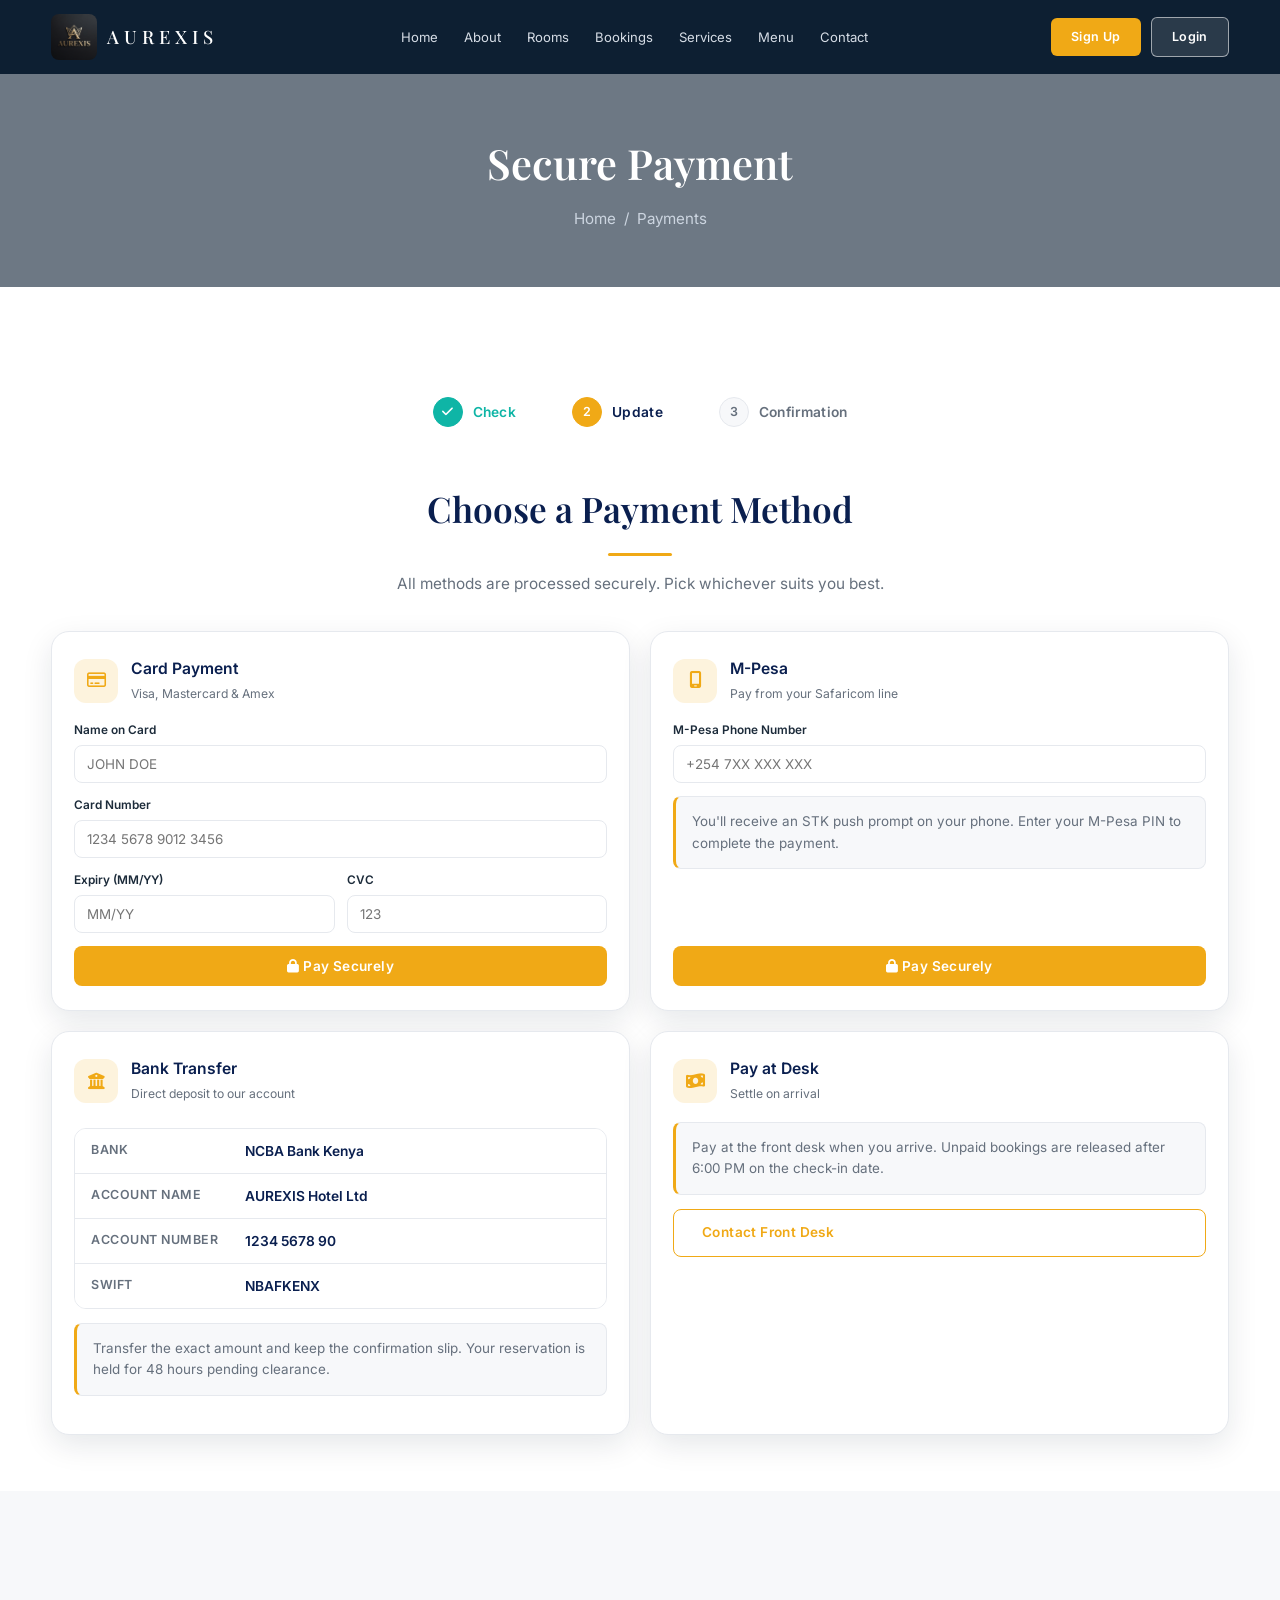
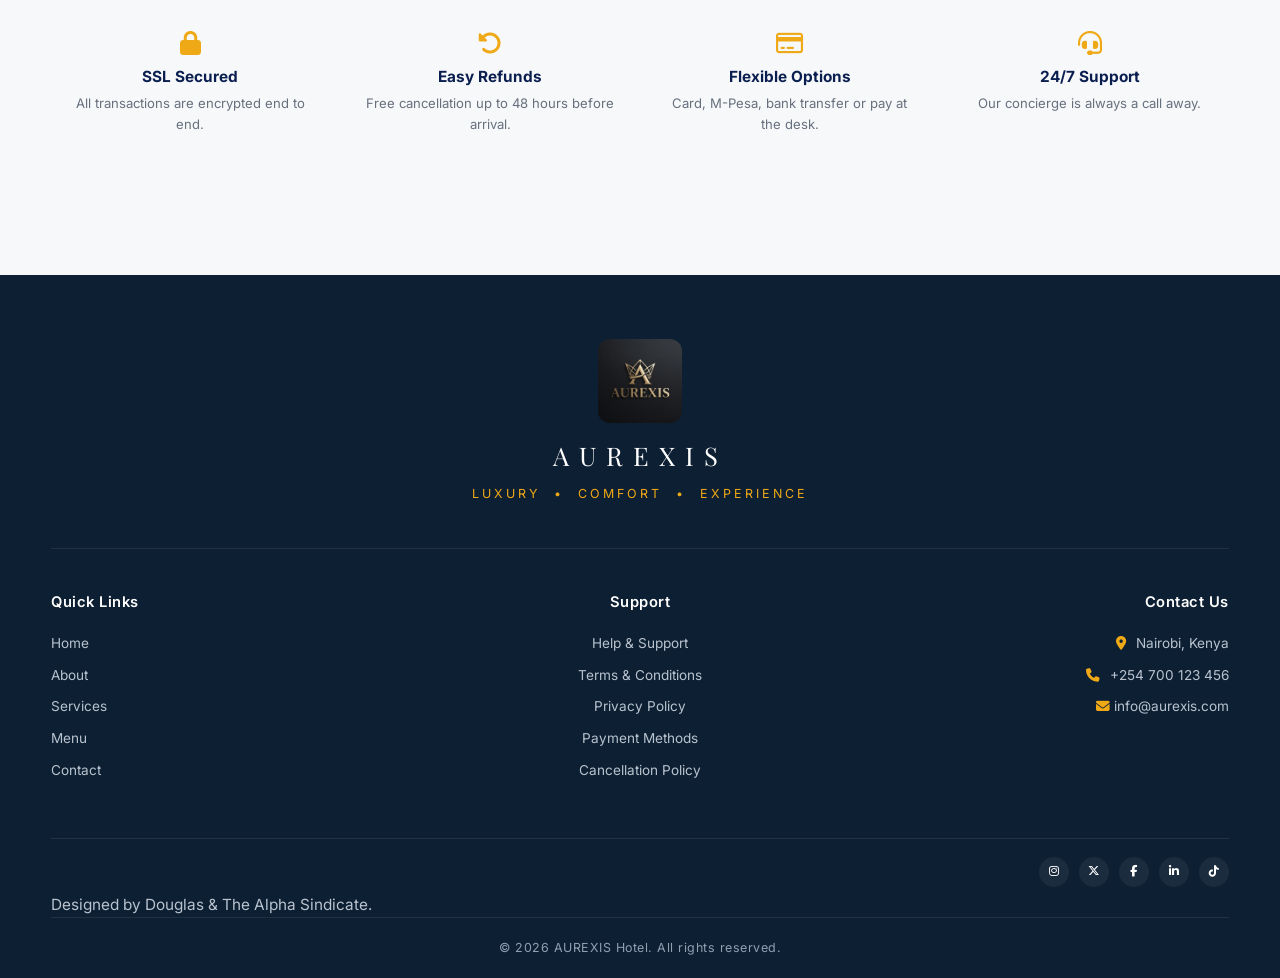
==== payments.html @ 7efa5308 "first commit" ====
<!doctype html>
<html lang="en">
  <head>
    <meta charset="UTF-8" />
    <meta name="viewport" content="width=device-width, initial-scale=1.0" />
    <title>Payments &mdash; Aurexis Hotel</title>
    <link rel="stylesheet" href="css/style.css" />
    <link
      rel="stylesheet"
      href="https://cdnjs.cloudflare.com/ajax/libs/font-awesome/6.5.2/css/all.min.css"
    />
  </head>
  <body>
    <!-- HEADER -->
    <header>
      <div class="container nav-wrap">
        <a href="index.html" class="logo">
          <img src="img/Logo%20img.jpg" alt="Aurexis logo" class="logo-img" />
          <h1>AUREXIS</h1>
        </a>
        <nav id="mainNav">
          <ul>
            <li><a href="index.html">Home</a></li>
            <li><a href="about.html">About</a></li>
            <li><a href="rooms.html">Rooms</a></li>
            <li><a href="bookings.html">Bookings</a></li>
            <li><a href="services.html">Services</a></li>
            <li><a href="menu.html">Menu</a></li>
            <li><a href="contact.html">Contact</a></li>
          </ul>
        </nav>
        <div class="nav-actions">
          <a href="signup.html" class="btn">Sign Up</a>
          <a href="login.html" class="btn btn-outline-light">Login</a>
        </div>
      </div>
    </header>

    <!-- PAGE BANNER -->
    <div class="page-banner center pay-banner">
      <div class="hero-media"></div>
      <div class="container page-banner-inner">
        <h2>Secure Payment</h2>
        <p class="sub">Home &nbsp;/&nbsp; Payments</p>
      </div>
    </div>

    <!-- STEPS -->
    <section class="pay-steps-band">
      <div class="container">
        <ol class="pay-steps">
          <li class="done">
            <span><i class="fa-solid fa-check"></i></span> Check
          </li>
          <li class="active"><span>2</span> Update</li>
          <li><span>3</span> Confirmation</li>
        </ol>
      </div>
    </section>

    <!-- PAYMENT METHODS GRID -->
    <section class="pay-section">
      <div class="container">
        <div class="sec-head">
          <h2>Choose a Payment Method</h2>
          <div class="line"></div>
          <p>
            All methods are processed securely. Pick whichever suits you best.
          </p>
        </div>

        <div class="pay-grid">
          <!-- Card -->
          <div class="pay-card">
            <div class="pay-card-head">
              <span class="pay-card-ic"
                ><i class="fa-regular fa-credit-card"></i
              ></span>
              <div>
                <h4>Card Payment</h4>
                <small>Visa, Mastercard & Amex</small>
              </div>
            </div>
            <form>
              <div class="field">
                <label for="cardName">Name on Card</label>
                <input
                  type="text"
                  id="cardName"
                  placeholder="JOHN DOE"
                  required
                />
              </div>
              <div class="field">
                <label for="cardNumber">Card Number</label>
                <input
                  type="text"
                  id="cardNumber"
                  inputmode="numeric"
                  placeholder="1234 5678 9012 3456"
                  maxlength="19"
                  required
                />
              </div>
              <div class="pay-inline">
                <div class="field">
                  <label for="cardExpiry">Expiry (MM/YY)</label>
                  <input
                    type="text"
                    id="cardExpiry"
                    inputmode="numeric"
                    placeholder="MM/YY"
                    maxlength="5"
                    required
                  />
                </div>
                <div class="field">
                  <label for="cardCvc">CVC</label>
                  <input
                    type="text"
                    id="cardCvc"
                    inputmode="numeric"
                    placeholder="123"
                    maxlength="4"
                    required
                  />
                </div>
              </div>
              <button type="submit" class="btn btn-full">
                <i class="fa-solid fa-lock"></i> Pay Securely
              </button>
            </form>
          </div>

          <!-- M-Pesa -->
          <div class="pay-card">
            <div class="pay-card-head">
              <span class="pay-card-ic"
                ><i class="fa-solid fa-mobile-screen"></i
              ></span>
              <div>
                <h4>M-Pesa</h4>
                <small>Pay from your Safaricom line</small>
              </div>
            </div>
            <form>
              <div class="field">
                <label for="mpesaPhone">M-Pesa Phone Number</label>
                <input
                  type="tel"
                  id="mpesaPhone"
                  placeholder="+254 7XX XXX XXX"
                  required
                />
              </div>
              <p class="pay-note">
                You'll receive an STK push prompt on your phone. Enter your
                M-Pesa PIN to complete the payment.
              </p>
              <button type="submit" class="btn btn-full">
                <i class="fa-solid fa-lock"></i> Pay Securely
              </button>
            </form>
          </div>

          <!-- Bank transfer -->
          <div class="pay-card">
            <div class="pay-card-head">
              <span class="pay-card-ic"
                ><i class="fa-solid fa-building-columns"></i
              ></span>
              <div>
                <h4>Bank Transfer</h4>
                <small>Direct deposit to our account</small>
              </div>
            </div>
            <ul class="bank-details">
              <li><span>Bank</span> NCBA Bank Kenya</li>
              <li><span>Account Name</span> AUREXIS Hotel Ltd</li>
              <li><span>Account Number</span> 1234 5678 90</li>
              <li><span>SWIFT</span> NBAFKENX</li>
            </ul>
            <p class="pay-note">
              Transfer the exact amount and keep the confirmation slip. Your
              reservation is held for 48 hours pending clearance.
            </p>
          </div>

          <!-- Pay at desk -->
          <div class="pay-card">
            <div class="pay-card-head">
              <span class="pay-card-ic"
                ><i class="fa-solid fa-money-bill-wave"></i
              ></span>
              <div>
                <h4>Pay at Desk</h4>
                <small>Settle on arrival</small>
              </div>
            </div>
            <p class="pay-note">
              Pay at the front desk when you arrive. Unpaid bookings are
              released after 6:00 PM on the check-in date.
            </p>
            <a href="contact.html" class="btn btn-outline"
              >Contact Front Desk</a
            >
          </div>
        </div>
      </div>
    </section>

    <!-- TRUST STRIP -->
    <section class="bg-light">
      <div class="container pay-trust">
        <div class="pay-trust-item">
          <i class="fa-solid fa-lock"></i>
          <h4>SSL Secured</h4>
          <p>All transactions are encrypted end to end.</p>
        </div>
        <div class="pay-trust-item">
          <i class="fa-solid fa-rotate-left"></i>
          <h4>Easy Refunds</h4>
          <p>Free cancellation up to 48 hours before arrival.</p>
        </div>
        <div class="pay-trust-item">
          <i class="fa-regular fa-credit-card"></i>
          <h4>Flexible Options</h4>
          <p>Card, M-Pesa, bank transfer or pay at the desk.</p>
        </div>
        <div class="pay-trust-item">
          <i class="fa-solid fa-headset"></i>
          <h4>24/7 Support</h4>
          <p>Our concierge is always a call away.</p>
        </div>
      </div>
    </section>

    <!-- FOOTER -->
    <footer>
      <div class="container">
        <div class="footer-brand">
          <img src="img/Logo%20img.jpg" alt="Aurexis logo" class="logo-img" />
          <div class="brand-name">AUREXIS</div>
          <p class="tagline">
            Luxury &nbsp;&#8226;&nbsp; Comfort &nbsp;&#8226;&nbsp; Experience
          </p>
        </div>
        <div class="footer-cols">
          <div>
            <h4>Quick Links</h4>
            <ul>
              <li><a href="index.html">Home</a></li>
              <li><a href="about.html">About</a></li>
              <li><a href="services.html">Services</a></li>
              <li><a href="menu.html">Menu</a></li>
              <li><a href="contact.html">Contact</a></li>
            </ul>
          </div>
          <div>
            <h4>Support</h4>
            <ul>
              <li><a href="support.html">Help &amp; Support</a></li>
              <li><a href="#">Terms & Conditions</a></li>
              <li><a href="support.html#privacy">Privacy Policy</a></li>
              <li><a href="support.html#payment-methods">Payment Methods</a></li>
              <li><a href="support.html#cancellation">Cancellation Policy</a></li>
            </ul>
          </div>
          <div>
            <h4>Contact Us</h4>
            <ul>
              <li><i class="fa-solid fa-location-dot"></i> Nairobi, Kenya</li>
              <li><i class="fa-solid fa-phone"></i> +254 700 123 456</li>
              <li><i class="fa-solid fa-envelope"></i> info@aurexis.com</li>
            </ul>
          </div>
        </div>
        <div class="footer-social sm">
          <a href="#" aria-label="Instagram"
            ><i class="fa-brands fa-instagram"></i
          ></a>
          <a href="#" aria-label="X"><i class="fa-brands fa-x-twitter"></i></a>
          <a href="#" aria-label="Facebook"
            ><i class="fa-brands fa-facebook-f"></i
          ></a>
          <a href="#" aria-label="LinkedIn"
            ><i class="fa-brands fa-linkedin-in"></i
          ></a>
          <a href="#" aria-label="TikTok"
            ><i class="fa-brands fa-tiktok"></i
          ></a>
        </div>
        <p>Designed by Douglas & The Alpha Sindicate.</p>
        <div class="footer-bottom">
          &copy; 2026 AUREXIS Hotel. All rights reserved.
        </div>
      </div>
    </footer>
  </body>
</html>
---- css/style.css ----
/* =====================================================
   AUREXIS HOTEL — Design System (per style guide board)
   Fonts: Playfair Display (headings) / Inter (body)
   Palette: Navy #0A1F4F · Amber #F0A916 · Dark #0D1F32 · White
   ===================================================== */
@import url("https://fonts.googleapis.com/css2?family=Playfair+Display:wght@400;500;600;700&family=Inter:wght@300;400;500;600;700&display=swap");

:root {
  --primary: #0a1f4f; /* Primary navy */
  --secondary: #f0a916; /* Secondary amber */
  --dark: #0d1f32; /* Dark navy (footer) */
  --accent: #0fb5a6; /* Accent teal */
  --ink: #1c2b3a; /* Body text on light */
  --muted: #66707d; /* Muted grey text */
  --light: #f7f8fa; /* Light grey bg */
  --white: #ffffff;
  --line: #e6e9ee; /* Hairline borders */
  --shadow: 0 10px 30px rgba(13, 31, 50, 0.1);
  --shadow-lg: 0 20px 50px rgba(13, 31, 50, 0.16);
  --radius: 12px;
  --radius-lg: 18px;
}

* {
  margin: 0;
  padding: 0;
  box-sizing: border-box;
}

body {
  font-family: "Inter", "Segoe UI", Arial, sans-serif;
  background: var(--white);
  color: var(--ink);
  line-height: 1.6;
  font-size: 0.96rem;
}

h1,
h2,
h3,
.serif {
  font-family: "Playfair Display", Georgia, serif;
  font-weight: 600;
}
html {
  scroll-behavior: smooth;
}
/* the hidden attribute must always win over display rules */
[hidden] {
  display: none !important;
}
img {
  max-width: 100%;
  display: block;
}
a {
  color: inherit;
  text-decoration: none;
}
.container {
  width: min(1180px, 92%);
  margin: 0 auto;
}

/* ---------- Buttons ---------- */
.btn {
  display: inline-block;
  padding: 12px 28px;
  background: var(--secondary);
  color: var(--white);
  font-family: "Inter", sans-serif;
  font-size: 0.85rem;
  font-weight: 600;
  letter-spacing: 0.4px;
  border: none;
  border-radius: 8px;
  cursor: pointer;
  transition: 0.25s;
}
.btn:hover {
  background: #d9960f;
  transform: translateY(-2px);
}
.btn-outline {
  background: transparent;
  border: 1px solid var(--secondary);
  color: var(--secondary);
}
.btn-outline:hover {
  background: var(--secondary);
  color: var(--white);
}
.btn-outline-light {
  background: rgba(255, 255, 255, 0.12);
  border: 1px solid rgba(255, 255, 255, 0.55);
  color: var(--white);
}
.btn-outline-light:hover {
  background: var(--white);
  color: var(--primary);
}
.btn-full {
  width: 100%;
}

/* ---------- Header ---------- */
header {
  position: sticky;
  top: 0;
  z-index: 100;
  background: var(--dark);
}
.nav-wrap {
  display: flex;
  align-items: center;
  justify-content: space-between;
  padding: 14px 0;
}
.logo {
  display: flex;
  align-items: center;
  gap: 10px;
}
.logo-mark {
  width: 40px;
  height: 40px;
  flex: none;
  color: var(--secondary);
  font-size: 1.5rem;
  display: grid;
  place-items: center;
  font-family: "Playfair Display", serif;
}
.logo h1 {
  font-size: 1.15rem;
  letter-spacing: 5px;
  color: var(--white);
  font-weight: 500;
}
.logo span {
  display: block;
  font-size: 0.5rem;
  letter-spacing: 4px;
  color: var(--secondary);
}
nav ul {
  display: flex;
  gap: 26px;
  list-style: none;
  align-items: center;
}
nav a {
  font-family: "Inter", sans-serif;
  font-size: 0.82rem;
  color: #d6dde6;
  transition: 0.25s;
}
nav a:hover,
nav a.active {
  color: var(--secondary);
}
.nav-actions {
  display: flex;
  gap: 10px;
  align-items: center;
}
.nav-actions .btn {
  padding: 9px 20px;
  font-size: 0.78rem;
  border-radius: 6px;
}

/* ---------- Hero ---------- */
.hero {
  position: relative;
  min-height: 86vh;
  display: grid;
  align-items: center;
  overflow: hidden;
}
.hero-media {
  position: absolute;
  inset: 0;
  z-index: 0;
}
.hero-media img {
  width: 100%;
  height: 100%;
  object-fit: cover;
}
.hero-media::after {
  content: "";
  position: absolute;
  inset: 0;
  background: linear-gradient(
    100deg,
    rgba(10, 31, 79, 0.75) 15%,
    rgba(10, 31, 79, 0.35) 60%,
    rgba(13, 31, 50, 0.25)
  );
}
.hero-content {
  position: relative;
  z-index: 1;
  padding: 110px 0;
  max-width: 520px;
}
.hero-tag {
  color: var(--secondary);
  font-size: 0.85rem;
  font-weight: 600;
  letter-spacing: 1px;
  margin-bottom: 14px;
}
.hero-content h2 {
  font-size: 2.9rem;
  font-weight: 600;
  color: var(--white);
  margin-bottom: 16px;
  line-height: 1.18;
}
.hero-content > p {
  color: #ccd5e0;
  margin-bottom: 28px;
  font-size: 0.95rem;
}
.hero-btns {
  display: flex;
  gap: 14px;
  flex-wrap: wrap;
}

/* ---------- Booking quick-card (hero panel) ---------- */
.quick-book {
  position: relative;
  z-index: 1;
  background: var(--white);
  border-radius: var(--radius-lg);
  box-shadow: var(--shadow-lg);
  padding: 28px;
  width: min(400px, 100%);
}
.quick-book h3 {
  font-size: 1.15rem;
  color: var(--primary);
  margin-bottom: 18px;
}
.qb-row {
  display: grid;
  grid-template-columns: 1fr 1fr;
  gap: 14px;
  margin-bottom: 14px;
}
.qb-field label {
  display: block;
  font-size: 0.72rem;
  font-weight: 600;
  color: var(--ink);
  margin-bottom: 6px;
}
.qb-field input,
.qb-field select {
  width: 100%;
  padding: 10px 12px;
  border: 1px solid var(--line);
  border-radius: 8px;
  font-family: "Inter", sans-serif;
  font-size: 0.85rem;
  color: var(--ink);
  background: var(--white);
}
.qb-field input:focus,
.qb-field select:focus {
  outline: none;
  border-color: var(--secondary);
}

/* ---------- Features strip (icons row) ---------- */
.feature-strip {
  display: grid;
  grid-template-columns: repeat(4, 1fr);
  gap: 20px;
  text-align: center;
}
.feature-strip .f {
  padding: 10px;
}
.feature-strip .f-ic {
  width: 58px;
  height: 58px;
  margin: 0 auto 12px;
  border-radius: 50%;
  background: #fdf3dd;
  color: var(--secondary);
  display: grid;
  place-items: center;
  font-size: 1.3rem;
}
.feature-strip h4 {
  font-family: "Inter", sans-serif;
  font-size: 0.88rem;
  font-weight: 600;
  color: var(--primary);
}

/* ---------- Sections ---------- */
section {
  padding: 76px 0;
}
.sec-head {
  max-width: 620px;
  margin: 0 auto 48px;
  text-align: center;
}
.sec-head h2 {
  font-size: 2.2rem;
  color: var(--primary);
}
.bg-navy .sec-head h2,
.bg-dark .sec-head h2 {
  color: var(--white);
}
.bg-navy .sec-head p,
.bg-dark .sec-head p {
  color: #b9c3cf;
}
.sec-head .line {
  width: 64px;
  height: 3px;
  background: var(--secondary);
  border-radius: 2px;
  margin: 16px auto;
}
.sec-head p {
  color: var(--muted);
}
.bg-light {
  background: var(--light);
}
.bg-navy {
  background: var(--primary);
}
.bg-dark {
  background: var(--dark);
}

/* ---------- Cards ---------- */
.cards {
  display: grid;
  grid-template-columns: repeat(3, 1fr);
  gap: 26px;
}
/* Rooms page: compact 4-column grid */
.cards.rooms-grid {
  grid-template-columns: repeat(4, 1fr);
  gap: 18px;
}
.cards.rooms-grid .card {
  display: flex;
  flex-direction: column;
}
.cards.rooms-grid .card-body {
  padding: 16px 14px;
  flex: 1;
  display: flex;
  flex-direction: column;
}
.cards.rooms-grid .card-body h3 {
  font-size: 1rem;
  margin-bottom: 5px;
}
.cards.rooms-grid .card-body > p {
  font-size: 0.78rem;
}
.cards.rooms-grid .room-meta {
  font-size: 0.76rem;
  gap: 4px 10px;
  margin: 8px 0 8px;
}
.cards.rooms-grid .room-meta li {
  font-size: 0.76rem;
}
.cards.rooms-grid .room-features {
  gap: 6px;
  margin-bottom: 12px;
}
.cards.rooms-grid .room-features li {
  font-size: 0.68rem;
  padding: 4px 10px;
}
.cards.rooms-grid .room-foot {
  margin-top: auto;
  flex-wrap: nowrap;
  flex-direction: column;
  align-items: stretch;
  gap: 10px;
}
.cards.rooms-grid .room-actions {
  justify-content: stretch;
}
.cards.rooms-grid .room-actions .btn {
  flex: 1;
  text-align: center;
  padding: 8px 12px;
  font-size: 0.74rem;
}
.cards.rooms-grid .img-ph {
  aspect-ratio: 4/2.4;
}
.cards.rooms-grid .room-icon {
  font-size: 1.9rem;
}
.cards.two {
  grid-template-columns: repeat(2, 1fr);
}
.card {
  background: var(--white);
  border: 1px solid var(--line);
  border-radius: var(--radius-lg);
  overflow: hidden;
  transition: 0.3s;
}
.card:hover {
  transform: translateY(-6px);
  box-shadow: var(--shadow-lg);
}
.img-ph {
  aspect-ratio: 4/3;
  display: grid;
  place-items: center;
  background: #e9edf3;
  border-bottom: 1px dashed #b8c4d4;
  color: #8b99ad;
  font-size: 0.68rem;
  letter-spacing: 3px;
  text-transform: uppercase;
  overflow: hidden;
}
.img-ph img {
  width: 100%;
  height: 100%;
  object-fit: cover;
}
.card-body {
  padding: 22px;
}
.card-body h3 {
  font-size: 1.15rem;
  color: var(--primary);
  margin-bottom: 8px;
}
.card-body p {
  color: var(--muted);
  font-size: 0.86rem;
}
.card-body .price {
  color: var(--primary);
  font-weight: 700;
  font-size: 1.05rem;
  margin: 12px 0;
}
.card-body .price span {
  color: var(--muted);
  font-weight: 400;
  font-size: 0.8rem;
}

/* ---------- Room cards (rooms page) ---------- */
.room-card .img-ph {
  position: relative;
  aspect-ratio: 4/2.6;
  background: linear-gradient(
    135deg,
    var(--primary) 0%,
    var(--dark) 70%
  );
  border-bottom: none;
}
.room-card .room-icon {
  font-size: 2.4rem;
  color: rgba(255, 255, 255, 0.55);
  letter-spacing: 0;
}
/* Elite room badge — inline name tag, no background */
.room-badge {
  display: inline-block;
  vertical-align: middle;
  margin-right: 8px;
  color: var(--secondary);
  font-size: 0.62rem;
  font-weight: 700;
  letter-spacing: 2px;
  text-transform: uppercase;
  border: 1px solid var(--secondary);
  padding: 3px 10px;
  border-radius: 20px;
}
.badge-deluxe,
.badge-standard,
.badge-executive,
.badge-family,
.badge-suite,
.badge-presidential {
  color: var(--secondary);
  border-color: var(--secondary);
}
.room-meta {
  list-style: none;
  display: flex;
  flex-wrap: wrap;
  gap: 6px 16px;
  margin: 10px 0 12px;
}
.room-meta li {
  color: var(--ink);
  font-size: 0.82rem;
  font-weight: 500;
}
.room-meta li i,
.room-features li i {
  color: var(--secondary);
  margin-right: 6px;
}
.room-features {
  list-style: none;
  display: flex;
  flex-wrap: wrap;
  gap: 8px;
  margin-bottom: 16px;
}
.room-features li {
  background: var(--light);
  border: 1px solid var(--line);
  color: var(--muted);
  font-size: 0.72rem;
  padding: 5px 12px;
  border-radius: 20px;
  transition: 0.25s;
}
.room-card:hover .room-features li {
  border-color: var(--secondary);
  color: var(--ink);
}
.room-foot {
  display: flex;
  align-items: center;
  justify-content: space-between;
  gap: 12px;
  flex-wrap: wrap;
  border-top: 1px solid var(--line);
  padding-top: 14px;
}
.room-foot .price {
  margin: 0;
}
.room-actions {
  display: flex;
  gap: 8px;
  flex-wrap: wrap;
}
.room-actions .btn {
  padding: 10px 18px;
  font-size: 0.78rem;
}

/* ---------- Filter pills ---------- */
.filters {
  display: flex;
  gap: 10px;
  justify-content: center;
  flex-wrap: wrap;
  margin-bottom: 40px;
}
.filter-btn {
  padding: 9px 22px;
  border-radius: 24px;
  background: var(--white);
  border: 1px solid var(--line);
  color: var(--ink);
  font-family: "Inter", sans-serif;
  font-size: 0.82rem;
  font-weight: 500;
}
.filter-btn.active,
.filter-btn:hover {
  background: var(--dark);
  color: var(--white);
  border-color: var(--dark);
}

/* ---------- Value / service cards ---------- */
.value-grid {
  display: grid;
  grid-template-columns: repeat(4, 1fr);
  gap: 20px;
}
.value-card {
  background: var(--white);
  border: 1px solid var(--line);
  border-radius: var(--radius);
  padding: 26px 20px;
  text-align: center;
  transition: 0.3s;
}
.value-card:hover {
  box-shadow: var(--shadow-lg);
  transform: translateY(-4px);
}
.value-card .v-ic {
  width: 52px;
  height: 52px;
  margin: 0 auto 14px;
  border-radius: 12px;
  background: #fdf3dd;
  color: var(--secondary);
  display: grid;
  place-items: center;
  font-size: 1.2rem;
}
.value-card h4 {
  font-family: "Inter", sans-serif;
  font-size: 0.9rem;
  font-weight: 600;
  color: var(--primary);
  margin-bottom: 4px;
}
.value-card small {
  color: var(--muted);
  font-size: 0.75rem;
}

.service-grid {
  display: grid;
  grid-template-columns: repeat(3, 1fr);
  gap: 24px;
}
.service-card {
  background: var(--white);
  border: 1px solid var(--line);
  border-radius: var(--radius-lg);
  padding: 34px 26px;
  text-align: center;
  transition: 0.3s;
}
.service-card:hover {
  transform: translateY(-6px);
  box-shadow: var(--shadow-lg);
}
.service-card .icon {
  width: 64px;
  height: 64px;
  margin: 0 auto 18px;
  border-radius: 16px;
  background: #fdf3dd;
  color: var(--secondary);
  display: grid;
  place-items: center;
  font-size: 1.4rem;
}
.service-card h3 {
  font-size: 1.1rem;
  color: var(--primary);
  margin-bottom: 10px;
}
.service-card p {
  color: var(--muted);
  font-size: 0.85rem;
}

/* ---------- Quote band ---------- */
.quote-band {
  background: var(--dark);
  border-radius: var(--radius-lg);
  padding: 48px 40px;
  text-align: center;
  color: var(--white);
}
.quote-band p {
  font-family: "Playfair Display", serif;
  font-size: 1.3rem;
  font-style: italic;
  line-height: 1.6;
}
.quote-band .who {
  font-family: "Inter", sans-serif;
  font-size: 0.8rem;
  color: var(--secondary);
  font-style: normal;
  margin-top: 16px;
  letter-spacing: 1px;
}

/* ---------- Stats ---------- */
.stats {
  display: grid;
  grid-template-columns: repeat(4, 1fr);
  gap: 20px;
  text-align: center;
}
.stat .num {
  font-size: 2.1rem;
  font-weight: 700;
  color: var(--primary);
  font-family: "Inter", sans-serif;
}
.stat .num i {
  color: var(--secondary);
  font-size: 1.9rem;
}
.stat .lbl {
  color: var(--muted);
  font-size: 0.78rem;
  margin-top: 4px;
}
.bg-navy .stat .num,
.bg-dark .stat .num {
  color: var(--secondary);
}

/* ---------- Page banner (interior pages) ---------- */
.page-banner {
  position: relative;
  text-align: left;
  padding: 90px 0;
  overflow: hidden;
}
.page-banner .hero-media::after {
  background: rgba(13, 31, 50, 0.6);
}
.page-banner-inner {
  position: relative;
  z-index: 1;
  max-width: 560px;
}
.page-banner h2 {
  font-size: 2.6rem;
  color: var(--white);
}
.page-banner .sub {
  color: #ccd5e0;
  margin-top: 10px;
  font-size: 0.95rem;
}
.page-banner.center {
  text-align: center;
}
.page-banner.center .page-banner-inner {
  margin: 0 auto;
}

/* ---------- Why book / checklist ---------- */
.why-list {
  display: grid;
  gap: 22px;
}
.why-item {
  display: flex;
  gap: 16px;
}
.why-item .w-ic {
  width: 46px;
  height: 46px;
  flex: none;
  border-radius: 50%;
  background: #fdf3dd;
  color: var(--secondary);
  display: grid;
  place-items: center;
  font-size: 1.05rem;
}
.why-item h4 {
  font-family: "Inter", sans-serif;
  font-size: 0.92rem;
  font-weight: 600;
  color: var(--primary);
}
.why-item p {
  color: var(--muted);
  font-size: 0.82rem;
}

/* ---------- Offers band ---------- */
.offer-band {
  position: relative;
  border-radius: var(--radius-lg);
  overflow: hidden;
  padding: 64px 48px;
}
.offer-band .hero-media::after {
  background: rgba(13, 31, 50, 0.55);
}
.offer-band-inner {
  position: relative;
  z-index: 1;
  max-width: 480px;
}
.offer-band h2 {
  font-size: 2rem;
  color: var(--white);
  margin-bottom: 8px;
}
.offer-band p {
  color: #e2e8f0;
  margin-bottom: 22px;
}

/* ---------- CTA band (services) ---------- */
.cta-band {
  display: grid;
  grid-template-columns: 1fr 1fr;
  border-radius: var(--radius-lg);
  overflow: hidden;
}
.cta-band .cta-text {
  background: var(--dark);
  padding: 48px 40px;
  display: flex;
  flex-direction: column;
  justify-content: center;
  gap: 20px;
}
.cta-band .cta-text h3 {
  color: var(--white);
  font-size: 1.5rem;
}
.cta-band .cta-text p {
  color: #ccd5e0;
  font-size: 0.88rem;
}
.cta-band .cta-img {
  min-height: 240px;
}

/* ---------- Menu (food cards) ---------- */
.food-grid {
  display: grid;
  grid-template-columns: repeat(2, 1fr);
  gap: 22px;
  max-width: 900px;
  margin: 0 auto;
}
.food-card {
  display: flex;
  gap: 18px;
  align-items: center;
  background: var(--white);
  border: 1px solid var(--line);
  border-radius: var(--radius);
  padding: 16px;
  transition: 0.3s;
}
.food-card:hover {
  box-shadow: var(--shadow-lg);
  transform: translateY(-4px);
}
.food-card .img-ph {
  width: 96px;
  height: 96px;
  flex: none;
  aspect-ratio: auto;
  border-radius: 10px;
  border: 1px dashed #b8c4d4;
  border-bottom: 1px dashed #b8c4d4;
}
.food-card h4 {
  font-family: "Playfair Display", serif;
  font-size: 1.02rem;
  color: var(--primary);
}
.food-card .price {
  color: var(--secondary);
  font-weight: 700;
  font-size: 0.95rem;
  margin: 4px 0;
}
.food-card small {
  color: var(--muted);
  font-size: 0.78rem;
  line-height: 1.45;
  display: block;
}
/* card text column stacks: info on top, button pinned below */
.food-card > div:last-child {
  flex: 1;
  display: flex;
  flex-direction: column;
  align-items: flex-start;
}
.food-card .price {
  margin-bottom: 2px;
}
.food-card small {
  margin-bottom: 12px;
}

/* ---------- Contact ---------- */
.contact-layout {
  display: grid;
  grid-template-columns: 0.9fr 1.1fr;
  gap: 44px;
  align-items: start;
}
.info-item {
  display: flex;
  gap: 16px;
  margin-bottom: 26px;
  align-items: flex-start;
}
.info-item .icon {
  width: 46px;
  height: 46px;
  flex: none;
  border-radius: 50%;
  background: #fdf3dd;
  color: var(--secondary);
  display: grid;
  place-items: center;
  font-size: 1.05rem;
}
.info-item h4 {
  font-family: "Inter", sans-serif;
  font-weight: 600;
  font-size: 0.92rem;
  color: var(--primary);
  margin-bottom: 4px;
}
.info-item p {
  color: var(--muted);
  font-size: 0.86rem;
}
.contact-form-card {
  background: var(--white);
  border: 1px solid var(--line);
  border-radius: var(--radius-lg);
  padding: 32px;
  box-shadow: var(--shadow);
}
.contact-form-card h3 {
  color: var(--primary);
  font-size: 1.3rem;
  margin-bottom: 20px;
}
.map-ph {
  aspect-ratio: 16/7;
  margin-top: 34px;
  border-radius: var(--radius-lg);
}

/* ---------- Forms ---------- */
.field {
  margin-bottom: 18px;
}
.field label {
  display: block;
  color: var(--ink);
  font-size: 0.78rem;
  font-weight: 600;
  margin-bottom: 7px;
}
.field input,
.field select,
.field textarea {
  width: 100%;
  padding: 12px 14px;
  background: var(--white);
  border: 1px solid var(--line);
  border-radius: 8px;
  color: var(--ink);
  font-family: "Inter", sans-serif;
  font-size: 0.88rem;
}
.field input:focus,
.field select:focus,
.field textarea:focus {
  outline: none;
  border-color: var(--secondary);
}
.field .error {
  color: #d64545;
  font-size: 0.75rem;
  margin-top: 6px;
  display: none;
}
.field.invalid input,
.field.invalid select,
.field.invalid textarea {
  border-color: #d64545;
}
.field.invalid .error {
  display: block;
}
.form-grid {
  display: grid;
  grid-template-columns: 1fr 1fr;
  gap: 16px;
}
.form-grid .full {
  grid-column: 1/-1;
}
.one-col {
  grid-template-columns: 1fr;
}

/* ---------- Booking page ---------- */
.booking-layout {
  display: grid;
  grid-template-columns: 1fr 0.9fr;
  gap: 40px;
  align-items: start;
}
.booking-card {
  background: var(--white);
  border: 1px solid var(--line);
  border-radius: var(--radius-lg);
  padding: 32px;
  box-shadow: var(--shadow);
}
.booking-card > h3 {
  color: var(--primary);
  font-size: 1.3rem;
  margin-bottom: 22px;
}
.booking-summary {
  background: var(--white);
  border: 1px solid var(--line);
  border-radius: var(--radius-lg);
  padding: 28px;
  position: sticky;
  top: 96px;
}
.booking-summary h3 {
  color: var(--primary);
  font-size: 1.2rem;
  margin-bottom: 16px;
}
.booking-summary .row {
  display: flex;
  justify-content: space-between;
  color: var(--muted);
  font-size: 0.86rem;
  padding: 10px 0;
  border-bottom: 1px solid var(--line);
}
.booking-summary .row.sub {
  font-size: 0.8rem;
}
.booking-summary .row.sub span:last-child {
  color: var(--ink);
  font-weight: 600;
}
.booking-summary .guest-note {
  margin-top: 12px;
  font-size: 0.78rem;
}

/* ---------- Room additions (booking form) ---------- */
.optional-tag {
  color: var(--muted);
  font-weight: 400;
  font-size: 0.78rem;
}
.addons-grid {
  display: grid;
  grid-template-columns: repeat(2, 1fr);
  gap: 10px;
  margin-top: 8px;
}
.addon-item {
  display: flex;
  align-items: flex-start;
  gap: 10px;
  background: var(--light);
  border: 1px solid var(--line);
  border-radius: var(--radius);
  padding: 12px 14px;
  cursor: pointer;
  transition: 0.25s;
}
.addon-item:hover {
  border-color: var(--secondary);
}
.addon-item input {
  display: none;
}
.addon-box {
  flex: none;
  width: 18px;
  height: 18px;
  margin-top: 2px;
  border: 2px solid #b8c4d4;
  border-radius: 5px;
  position: relative;
  transition: 0.2s;
}
.addon-item input:checked + .addon-box {
  background: var(--secondary);
  border-color: var(--secondary);
}
.addon-item input:checked + .addon-box::after {
  content: "\f00c";
  font-family: "Font Awesome 6 Free";
  font-weight: 900;
  color: var(--white);
  font-size: 0.6rem;
  position: absolute;
  top: 50%;
  left: 50%;
  transform: translate(-50%, -50%);
}
.addon-info {
  display: flex;
  flex-direction: column;
  line-height: 1.4;
}
.addon-info strong {
  color: var(--ink);
  font-size: 0.84rem;
}
.addon-info em {
  color: var(--muted);
  font-size: 0.74rem;
  font-style: normal;
}
.booking-summary .row.total {
  border-bottom: none;
  color: var(--secondary);
  font-weight: 700;
  font-size: 1rem;
}

/* ---------- Auth (split layout) ---------- */
.auth {
  min-height: calc(100vh - 68px);
  display: grid;
  grid-template-columns: 1fr 1fr;
}
.auth-form-side {
  display: flex;
  flex-direction: column;
  justify-content: center;
  padding: 70px min(8vw, 110px);
  background: var(--white);
}
.auth-brand {
  display: flex;
  flex-direction: column;
  align-items: center;
  gap: 8px;
  margin-bottom: 34px;
}
.auth-brand .logo-img {
  width: 88px;
  height: 88px;
  object-fit: cover;
  border-radius: 12px;
  margin: 0 auto;
}
.auth-brand .brand-name {
  font-family: "Playfair Display", serif;
  font-size: 1.4rem;
  letter-spacing: 6px;
  color: var(--primary);
}
.auth-form-side h2 {
  font-size: 1.9rem;
  color: var(--primary);
  margin-bottom: 8px;
}
.auth-form-side .sub {
  color: var(--muted);
  font-size: 0.88rem;
  margin-bottom: 30px;
}
.auth-side {
  position: relative;
  display: flex;
  align-items: flex-end;
  overflow: hidden;
}
.auth-side .hero-media::after {
  background: linear-gradient(
    180deg,
    rgba(13, 31, 50, 0.15),
    rgba(13, 31, 50, 0.75)
  );
}
.auth-side-caption {
  position: relative;
  z-index: 1;
  padding: 48px;
  color: var(--white);
}
.auth-side-caption h2 {
  font-size: 2rem;
  margin-bottom: 10px;
}
.auth-side-caption p {
  color: #d6dde6;
  font-size: 0.88rem;
  max-width: 340px;
}
.auth-alt {
  margin-top: 22px;
  color: var(--muted);
  font-size: 0.84rem;
}
.auth-alt a {
  color: var(--secondary);
  font-weight: 600;
}
.auth-row {
  display: flex;
  justify-content: space-between;
  align-items: center;
  margin-bottom: 22px;
  font-size: 0.8rem;
  color: var(--muted);
}
.auth-row .remember {
  cursor: pointer;
  display: flex;
  align-items: center;
  gap: 7px;
}
.auth-row .remember input {
  accent-color: var(--secondary);
}
.auth-row .forgot {
  color: var(--secondary);
  font-weight: 600;
}
.pw-wrap {
  position: relative;
}

/* ---------- Feature split (about / welcome) ---------- */
.feature {
  display: grid;
  grid-template-columns: 1fr 1fr;
  gap: 48px;
  align-items: center;
}
.feature .img-ph {
  aspect-ratio: 4/3;
  border-radius: var(--radius-lg);
  border: 1px dashed #b8c4d4;
  border-bottom: 1px dashed #b8c4d4;
}
.feature h2 {
  font-size: 2rem;
  color: var(--primary);
  margin-bottom: 14px;
}
.feature p {
  color: var(--muted);
  margin-bottom: 14px;
  font-size: 0.9rem;
}
.feature .btn {
  margin-top: 10px;
}

/* ---------- Footer ---------- */
footer {
  background: var(--dark);
  color: #b9c3cf;
  padding: 64px 0 0;
}
.footer-brand {
  text-align: center;
  margin-bottom: 44px;
}
.footer-brand .logo-img {
  width: 84px;
  height: 84px;
  object-fit: cover;
  border-radius: 12px;
  margin: 0 auto 12px;
  display: block;
}
.footer-brand .brand-name {
  font-family: "Playfair Display", serif;
  font-size: 1.6rem;
  letter-spacing: 10px;
  color: var(--white);
}
.footer-brand .tagline {
  color: var(--secondary);
  font-size: 0.78rem;
  letter-spacing: 3px;
  text-transform: uppercase;
  margin-top: 8px;
}
.footer-cols {
  display: grid;
  grid-template-columns: repeat(3, 1fr);
  gap: 36px;
  padding: 42px 0 46px;
  border-top: 1px solid rgba(255, 255, 255, 0.08);
}
.footer-cols > div:nth-child(1) {
  text-align: left;
}
.footer-cols > div:nth-child(2) {
  text-align: center;
}
.footer-cols > div:nth-child(3) {
  text-align: right;
}
.footer-cols > div:nth-child(3) li i {
  margin-right: 6px;
}
.footer-cols > div:nth-child(3) li:last-child i {
  margin-right: 0;
  margin-left: 8px;
}
.footer-cols h4 {
  color: var(--white);
  font-weight: 600;
  margin-bottom: 18px;
  font-size: 0.92rem;
  font-family: "Inter", sans-serif;
  letter-spacing: 0.5px;
}
.footer-cols ul {
  list-style: none;
}
.footer-cols li {
  margin-bottom: 10px;
  font-size: 0.85rem;
}
.footer-cols li i {
  color: var(--secondary);
  margin-right: 8px;
}
.footer-cols a {
  transition: 0.25s;
}
.footer-cols a:hover {
  color: var(--secondary);
}
.footer-social {
  display: flex;
  justify-content: center;
  gap: 14px;
  padding: 28px 0;
  border-top: 1px solid rgba(255, 255, 255, 0.08);
}
.footer-social.sm {
  justify-content: flex-end;
  gap: 10px;
  padding: 18px 0 6px;
}
.footer-social.sm a {
  width: 30px;
  height: 30px;
  font-size: 0.72rem;
}
.footer-social a {
  width: 42px;
  height: 42px;
  border-radius: 50%;
  background: rgba(255, 255, 255, 0.06);
  color: var(--white);
  display: grid;
  place-items: center;
  font-size: 0.95rem;
  transition: 0.25s;
}
.footer-social a:hover {
  background: var(--secondary);
  color: var(--dark);
  transform: translateY(-3px);
}
.footer-bottom {
  border-top: 1px solid rgba(255, 255, 255, 0.08);
  text-align: center;
  padding: 20px 0;
  color: #8fa0b3;
  font-size: 0.78rem;
  letter-spacing: 0.5px;
}

/* Logo image (header) */
.logo img {
  width: 46px;
  height: 46px;
  object-fit: cover;
  border-radius: 8px;
  flex: none;
}

/* Icon sizing ---------- */
.icon i {
  font-size: 1.1rem;
}
.card-body p i {
  color: var(--secondary);
  margin-right: 5px;
}
.cta-img {
  border-radius: 0;
}

/* ---------- Utility ---------- */
.mb16 {
  margin-bottom: 16px;
}
.mb18 {
  margin-bottom: 18px;
}
.no-border {
  border-top: none;
}
.square {
  aspect-ratio: 1/1;
}
.text-center {
  text-align: center;
}
.sec-head-left {
  margin: 0 0 34px;
  text-align: left;
}
.line-left {
  margin: 22px 0 0;
}
.note {
  color: var(--muted);
  font-size: 0.78rem;
  margin-top: 14px;
}
.contact-title {
  color: var(--primary);
  font-size: 1.6rem;
  font-weight: 600;
  font-family: "Inter", sans-serif;
  margin-bottom: 22px;
}

/* ---------- Hero grid (content + quick book) ---------- */
.hero-grid {
  display: grid;
  grid-template-columns: 1.15fr 0.85fr;
  gap: 48px;
  align-items: center;
}
.hero .container {
  width: min(1220px, 94%);
}

/* ---------- Band (A Perfect Stay) ---------- */
.band-center {
  text-align: center;
  padding: 64px 0;
}
.band-inner {
  max-width: 760px;
}
.band-title {
  color: var(--white);
  font-size: 1.9rem;
  margin-bottom: 12px;
}
.band-links {
  color: #b9c3cf;
  font-size: 0.88rem;
  margin-bottom: 34px;
}
.band-img {
  aspect-ratio: 16/7;
  border-radius: var(--radius-lg);
  border: 1px dashed rgba(240, 169, 22, 0.5);
  border-bottom: 1px dashed rgba(240, 169, 22, 0.5);
  background: rgba(255, 255, 255, 0.04);
  color: rgba(240, 169, 22, 0.5);
}
.feature-title {
  color: var(--primary);
  font-size: 2rem;
  margin-bottom: 14px;
}
.room-price {
  color: var(--secondary);
  font-weight: 600;
  margin: 6px 0 12px;
}
.footer-social-center {
  justify-content: center;
  margin: 0 0 26px;
}

/* ---------- Reveal styles retained as no-op (no JS) ---------- */

/* ---------- Responsive ---------- */
@media (max-width: 980px) {
  .cards,
  .cards.two,
  .service-grid,
  .food-grid {
    grid-template-columns: repeat(2, 1fr);
  }
  .cards.rooms-grid {
    grid-template-columns: repeat(2, 1fr);
  }
  .feature-strip,
  .value-grid,
  .stats {
    grid-template-columns: repeat(2, 1fr);
  }
  .footer-cols {
    grid-template-columns: 1fr 1fr;
    text-align: center;
  }
  .footer-cols > div:nth-child(1),
  .footer-cols > div:nth-child(2),
  .footer-cols > div:nth-child(3) {
    text-align: center;
  }
  .booking-layout,
  .contact-layout,
  .feature,
  .cta-band {
    grid-template-columns: 1fr;
  }
  .booking-summary {
    position: static;
  }
  .auth {
    grid-template-columns: 1fr;
  }
  .auth-side {
    min-height: 320px;
    order: -1;
  }
}
@media (max-width: 720px) {
  /* nav stays inline and wraps on small screens — no JS toggle needed */
  nav ul {
    flex-wrap: wrap;
    gap: 12px 18px;
  }
  .nav-wrap {
    flex-wrap: wrap;
    gap: 10px;
  }
  .cards,
  .cards.two,
  .service-grid,
  .food-grid {
    grid-template-columns: 1fr;
  }
  .cards.rooms-grid {
    grid-template-columns: 1fr;
  }
  .feature-strip,
  .value-grid,
  .stats {
    grid-template-columns: 1fr 1fr;
  }
  .hero-content h2 {
    font-size: 2.1rem;
  }
  .hero-content {
    padding: 80px 0;
  }
  .form-grid {
    grid-template-columns: 1fr;
  }
  .footer-cols {
    grid-template-columns: 1fr;
  }
  .footer-cols > div:nth-child(1),
  .footer-cols > div:nth-child(2),
  .footer-cols > div:nth-child(3) {
    text-align: center;
  }
}

/* ---------- Payments page ---------- */
.pay-steps-band {
  padding-bottom: 0;
}
.pay-steps {
  display: flex;
  justify-content: center;
  gap: 56px;
  list-style: none;
  padding: 34px 0 6px;
  flex-wrap: wrap;
}
.pay-steps li {
  display: flex;
  align-items: center;
  gap: 10px;
  color: var(--muted);
  font-size: 0.86rem;
  font-weight: 600;
  letter-spacing: 0.3px;
}
.pay-steps li span {
  width: 30px;
  height: 30px;
  border-radius: 50%;
  display: grid;
  place-items: center;
  background: var(--light);
  border: 1px solid var(--line);
  font-size: 0.78rem;
}
.pay-steps li.active {
  color: var(--primary);
}
.pay-steps li.active span {
  background: var(--secondary);
  border-color: var(--secondary);
  color: var(--white);
}
.pay-steps li.done {
  color: var(--accent);
}
.pay-steps li.done span {
  background: var(--accent);
  border-color: var(--accent);
  color: var(--white);
}

/* Payment methods grid */
.pay-banner {
  padding: 56px 0;
}
.pay-section {
  padding: 48px 0 56px;
}
.pay-section .sec-head {
  margin-bottom: 34px;
}
.pay-grid {
  display: grid;
  grid-template-columns: repeat(2, 1fr);
  gap: 20px;
  align-items: stretch;
}
.pay-card {
  display: flex;
  flex-direction: column;
  background: var(--white);
  border: 1px solid var(--line);
  border-radius: var(--radius-lg);
  padding: 24px 22px;
  box-shadow: var(--shadow);
}
.pay-card-head {
  display: flex;
  align-items: center;
  gap: 13px;
  margin-bottom: 16px;
}
.pay-card-head h4 {
  color: var(--primary);
  font-size: 0.98rem;
  font-weight: 600;
}
.pay-card-head small {
  color: var(--muted);
  font-size: 0.76rem;
}
.pay-card-ic {
  flex: none;
  width: 44px;
  height: 44px;
  border-radius: 12px;
  background: #fdf3dd;
  color: var(--secondary);
  display: grid;
  place-items: center;
  font-size: 1.05rem;
}
.pay-card .field {
  margin-bottom: 13px;
}
.pay-card .field input {
  padding: 10px 12px;
  font-size: 0.84rem;
}
.pay-card .field label {
  font-size: 0.74rem;
  margin-bottom: 5px;
}
.pay-inline {
  display: grid;
  grid-template-columns: 1fr 1fr;
  gap: 12px;
}
.pay-card .btn-full {
  margin-top: 4px;
}
.pay-card .pay-note {
  margin: 0 0 14px;
}
.pay-card > form {
  flex: 1;
  display: flex;
  flex-direction: column;
}
.pay-card > form .btn-full {
  margin-top: auto;
}

@media (max-width: 900px) {
  .pay-grid {
    grid-template-columns: 1fr;
  }
}
.pay-secure {
  grid-column: 1/-1;
  color: var(--muted);
  font-size: 0.78rem;
  display: flex;
  align-items: center;
  gap: 8px;
}
.pay-secure i {
  color: var(--accent);
}
.pay-note {
  background: var(--light);
  border: 1px solid var(--line);
  border-left: 3px solid var(--secondary);
  border-radius: 8px;
  padding: 14px 16px;
  color: var(--muted);
  font-size: 0.84rem;
  margin: 10px 0 4px;
}
.bank-details {
  list-style: none;
  margin: 6px 0 14px;
  border: 1px solid var(--line);
  border-radius: var(--radius);
  overflow: hidden;
}
.bank-details li {
  display: flex;
  gap: 14px;
  padding: 11px 16px;
  font-size: 0.86rem;
  border-bottom: 1px solid var(--line);
  background: var(--white);
}
.bank-details li:last-child {
  border-bottom: none;
}
.bank-details li span {
  min-width: 140px;
  color: var(--muted);
  font-size: 0.78rem;
  text-transform: uppercase;
  letter-spacing: 0.5px;
}
.bank-details li {
  font-weight: 600;
  color: var(--primary);
}
.booking-summary .note i {
  color: var(--accent);
  margin-right: 4px;
}

.pay-trust {
  display: grid;
  grid-template-columns: repeat(4, 1fr);
  gap: 22px;
  padding: 54px 0;
}
.pay-trust-item {
  text-align: center;
  padding: 10px;
}
.pay-trust-item i {
  font-size: 1.5rem;
  color: var(--secondary);
  margin-bottom: 10px;
}
.pay-trust-item h4 {
  color: var(--primary);
  margin-bottom: 4px;
}
.pay-trust-item p {
  color: var(--muted);
  font-size: 0.82rem;
}

@media (max-width: 900px) {
  .pay-trust {
    grid-template-columns: repeat(2, 1fr);
  }
  .pay-steps {
    gap: 24px;
  }
}

/* ---------- Menu section headings ---------- */
.menu-section-title {
  color: var(--primary);
  font-size: 1.35rem;
  margin: 40px 0 18px;
  padding-bottom: 8px;
  border-bottom: 2px solid var(--secondary);
  display: inline-block;
}

/* ---------- Menu ---------- */

/* ---------- Order summary rows (payments page, order mode) ---------- */
.order-items {
  border: 1px solid var(--line);
  border-radius: var(--radius);
  margin-bottom: 6px;
  overflow: hidden;
}
.order-items .oi {
  display: flex;
  justify-content: space-between;
  gap: 12px;
  padding: 10px 14px;
  font-size: 0.84rem;
  border-bottom: 1px solid var(--line);
  background: var(--white);
}
.order-items .oi:last-child {
  border-bottom: none;
}
.order-items .oi b {
  color: var(--primary);
  font-weight: 600;
}
.order-items .oi span {
  color: var(--muted);
  white-space: nowrap;
}

/* ---------- Support page ---------- */
.support-banner {
  padding: 64px 0;
}
.support-jump {
  display: flex;
  justify-content: center;
  flex-wrap: wrap;
  gap: 10px;
  padding: 26px 0 0;
}
a.filter-btn {
  text-decoration: none;
  display: inline-flex;
  align-items: center;
  gap: 8px;
}
.support-section {
  padding: 56px 0;
}
.support-section .sec-head {
  margin-bottom: 24px;
}
.support-section .sec-head h2 i {
  color: var(--secondary);
  margin-right: 10px;
  font-size: 1.5rem;
}
.policy-card {
  background: var(--white);
  border: 1px solid var(--line);
  border-radius: var(--radius-lg);
  padding: 30px 32px;
  box-shadow: var(--shadow);
}
.bg-light .policy-card {
  box-shadow: none;
}
.policy-card h3 {
  color: var(--primary);
  font-size: 1.05rem;
  margin: 22px 0 10px;
}
.policy-card h3:first-child {
  margin-top: 0;
}
.policy-card p {
  color: var(--muted);
  font-size: 0.88rem;
  margin-bottom: 14px;
}
.policy-card a {
  color: var(--secondary);
  font-weight: 600;
}
.policy-list {
  list-style: none;
  margin-bottom: 6px;
}
.policy-list li {
  position: relative;
  padding: 6px 0 6px 22px;
  color: var(--muted);
  font-size: 0.87rem;
  border-bottom: 1px dashed var(--line);
}
.policy-list li:last-child {
  border-bottom: none;
}
.policy-list li::before {
  content: "\f00c";
  font-family: "Font Awesome 6 Free";
  font-weight: 900;
  position: absolute;
  left: 0;
  top: 8px;
  color: var(--secondary);
  font-size: 0.7rem;
}
.policy-intro {
  margin-bottom: 18px;
}
.policy-card .note {
  margin-top: 18px;
}
.policy-card .note i {
  color: var(--accent);
  margin-right: 5px;
}

/* Payment methods list */
.pay-method-list {
  list-style: none;
}
.pay-method-list li {
  display: flex;
  align-items: center;
  gap: 14px;
  padding: 13px 0;
  border-bottom: 1px solid var(--line);
}
.pay-method-list li:last-child {
  border-bottom: none;
}
.pm-ic {
  flex: none;
  width: 42px;
  height: 42px;
  border-radius: 10px;
  background: #fdf3dd;
  color: var(--secondary);
  display: grid;
  place-items: center;
  font-size: 1rem;
}
.pay-method-list h4 {
  color: var(--primary);
  font-size: 0.92rem;
  font-weight: 600;
}
.pay-method-list small {
  color: var(--muted);
  font-size: 0.78rem;
}
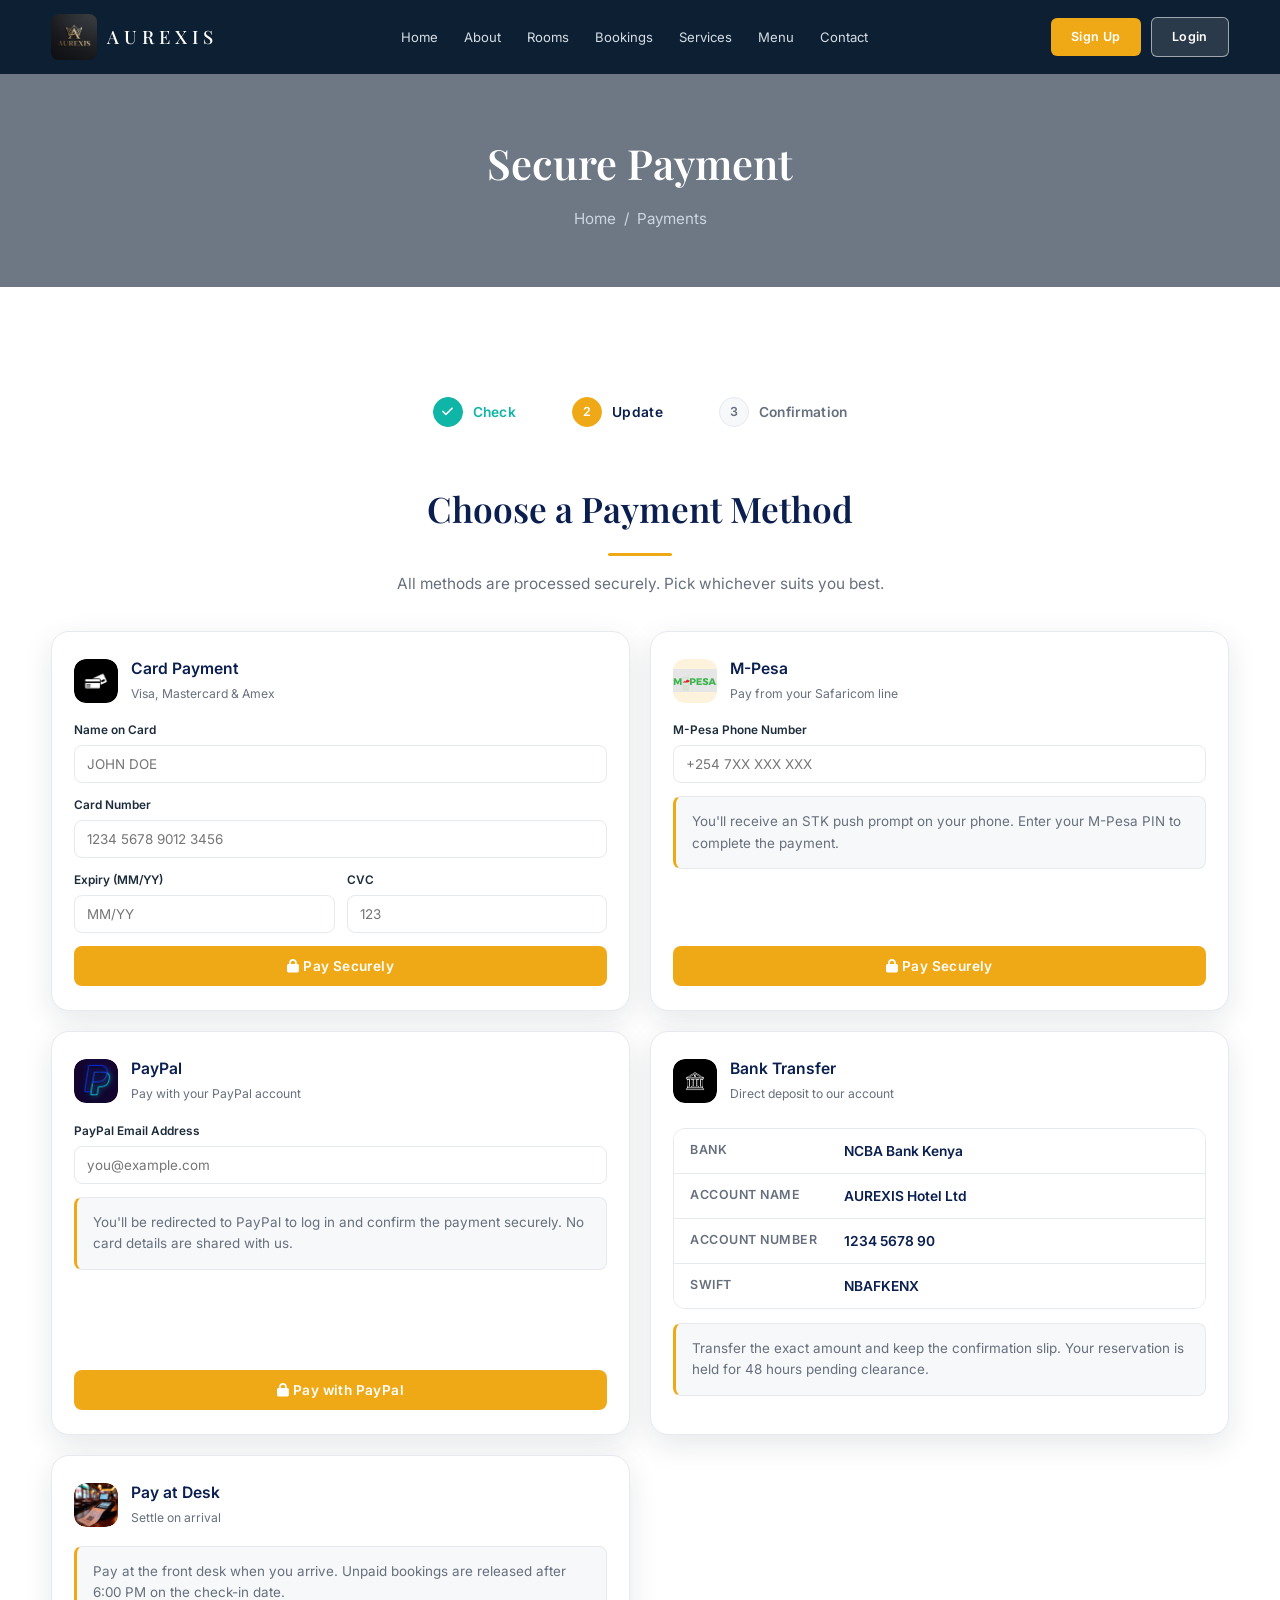
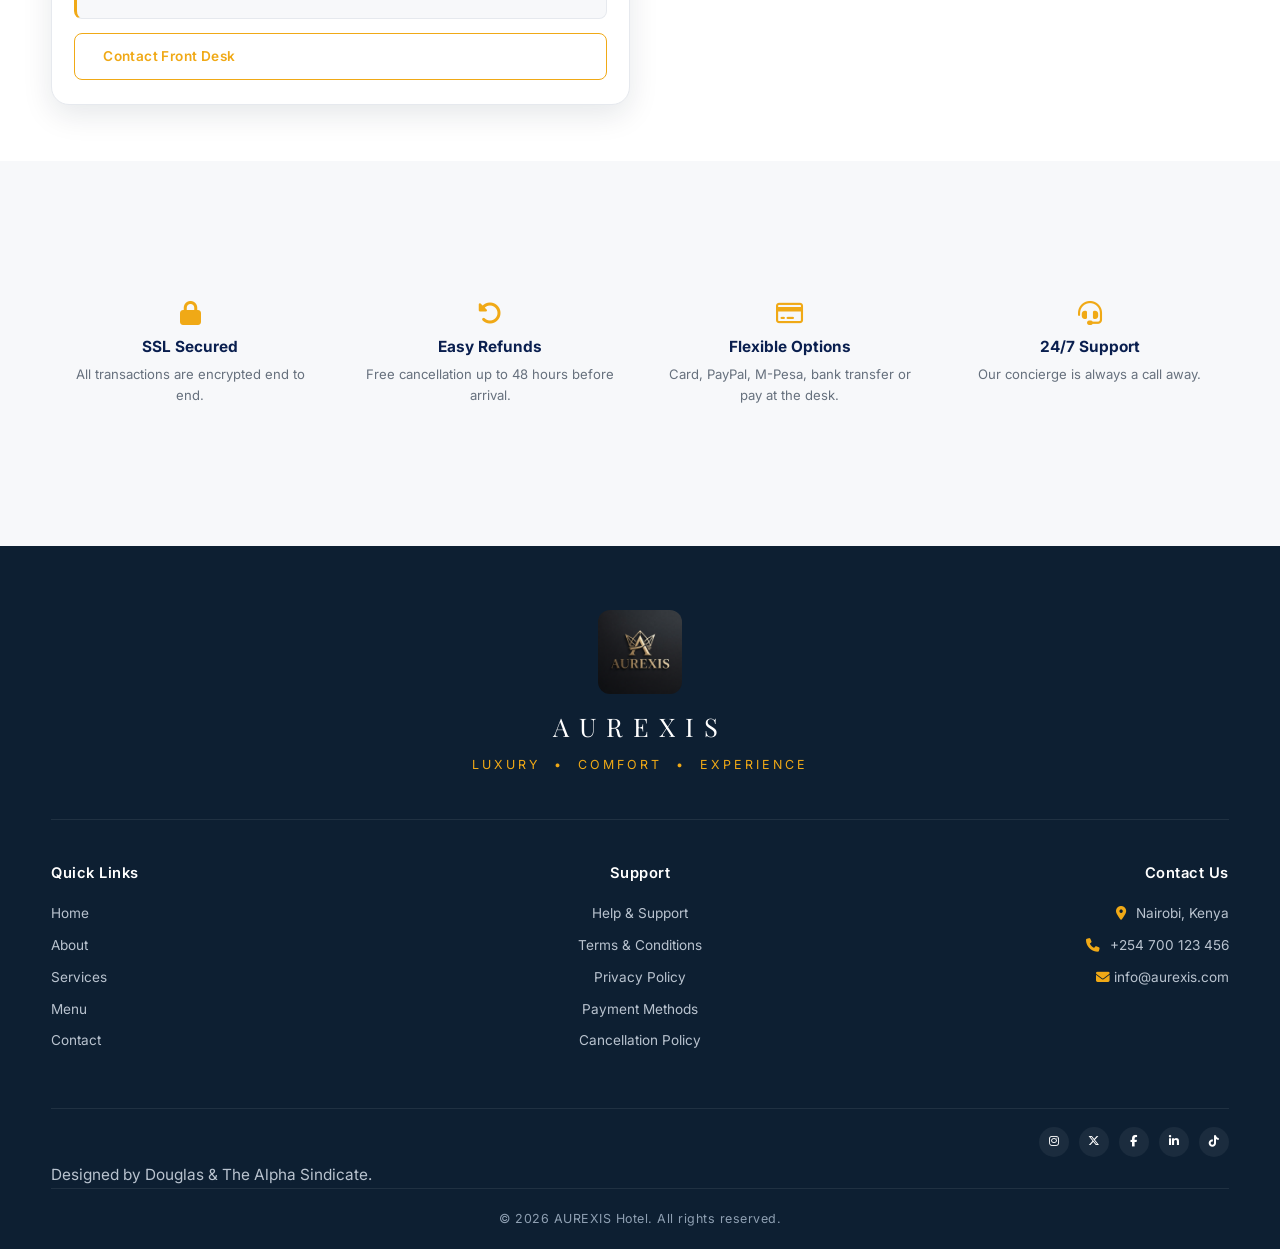
==== commit 1f230a81: "new updates" ====
--- a/payments.html
+++ b/payments.html
@@ -74,8 +74,8 @@
           <div class="pay-card">
             <div class="pay-card-head">
               <span class="pay-card-ic"
-                ><i class="fa-regular fa-credit-card"></i
-              ></span>
+                ><img src="img/Card%20logo.jpg" alt="Card payment"
+              /></span>
               <div>
                 <h4>Card Payment</h4>
                 <small>Visa, Mastercard & Amex</small>
@@ -136,8 +136,8 @@
           <div class="pay-card">
             <div class="pay-card-head">
               <span class="pay-card-ic"
-                ><i class="fa-solid fa-mobile-screen"></i
-              ></span>
+                ><img src="img/Mpesa%20Logo.jpg" alt="M-Pesa"
+              /></span>
               <div>
                 <h4>M-Pesa</h4>
                 <small>Pay from your Safaricom line</small>
@@ -163,12 +163,43 @@
             </form>
           </div>
 
+          <!-- PayPal -->
+          <div class="pay-card">
+            <div class="pay-card-head">
+              <span class="pay-card-ic"
+                ><img src="img/Paypal%20logo.jpg" alt="PayPal"
+              /></span>
+              <div>
+                <h4>PayPal</h4>
+                <small>Pay with your PayPal account</small>
+              </div>
+            </div>
+            <form>
+              <div class="field">
+                <label for="paypalEmail">PayPal Email Address</label>
+                <input
+                  type="email"
+                  id="paypalEmail"
+                  placeholder="you@example.com"
+                  required
+                />
+              </div>
+              <p class="pay-note">
+                You'll be redirected to PayPal to log in and confirm the payment
+                securely. No card details are shared with us.
+              </p>
+              <button type="submit" class="btn btn-full">
+                <i class="fa-solid fa-lock"></i> Pay with PayPal
+              </button>
+            </form>
+          </div>
+
           <!-- Bank transfer -->
           <div class="pay-card">
             <div class="pay-card-head">
               <span class="pay-card-ic"
-                ><i class="fa-solid fa-building-columns"></i
-              ></span>
+                ><img src="img/bank%20logo.jpg" alt="Bank transfer"
+              /></span>
               <div>
                 <h4>Bank Transfer</h4>
                 <small>Direct deposit to our account</small>
@@ -190,8 +221,8 @@
           <div class="pay-card">
             <div class="pay-card-head">
               <span class="pay-card-ic"
-                ><i class="fa-solid fa-money-bill-wave"></i
-              ></span>
+                ><img src="img/pay at desk logo.jpg" alt="Pay at desk"
+              /></span>
               <div>
                 <h4>Pay at Desk</h4>
                 <small>Settle on arrival</small>
@@ -225,7 +256,7 @@
         <div class="pay-trust-item">
           <i class="fa-regular fa-credit-card"></i>
           <h4>Flexible Options</h4>
-          <p>Card, M-Pesa, bank transfer or pay at the desk.</p>
+          <p>Card, PayPal, M-Pesa, bank transfer or pay at the desk.</p>
         </div>
         <div class="pay-trust-item">
           <i class="fa-solid fa-headset"></i>
@@ -262,8 +293,12 @@
               <li><a href="support.html">Help &amp; Support</a></li>
               <li><a href="#">Terms & Conditions</a></li>
               <li><a href="support.html#privacy">Privacy Policy</a></li>
-              <li><a href="support.html#payment-methods">Payment Methods</a></li>
-              <li><a href="support.html#cancellation">Cancellation Policy</a></li>
+              <li>
+                <a href="support.html#payment-methods">Payment Methods</a>
+              </li>
+              <li>
+                <a href="support.html#cancellation">Cancellation Policy</a>
+              </li>
             </ul>
           </div>
           <div>
--- a/css/style.css
+++ b/css/style.css
@@ -893,6 +893,143 @@
   margin-bottom: 12px;
 }
 
+/* ---------- Room details page ---------- */
+.room-detail {
+  padding: 64px 0;
+  scroll-margin-top: 90px;
+}
+.room-gallery {
+  display: grid;
+  grid-template-columns: repeat(4, 1fr);
+  gap: 14px;
+  margin-bottom: 40px;
+}
+.room-detail-body {
+  display: grid;
+  grid-template-columns: 2fr 1fr;
+  gap: 32px;
+  align-items: start;
+}
+.room-info h3 {
+  margin: 0 0 12px;
+}
+.room-info p {
+  color: var(--muted);
+  margin-bottom: 24px;
+}
+.room-amenities {
+  list-style: none;
+  padding: 0;
+  margin: 0 0 24px;
+  display: grid;
+  grid-template-columns: repeat(2, 1fr);
+  gap: 10px 24px;
+}
+.room-amenities li i {
+  color: var(--secondary);
+  width: 22px;
+}
+.room-details-list {
+  list-style: none;
+  padding: 0;
+  margin: 0;
+}
+.room-details-list li {
+  display: flex;
+  justify-content: space-between;
+  gap: 16px;
+  padding: 10px 0;
+  border-bottom: 1px solid var(--line);
+}
+.room-details-list li span {
+  font-weight: 600;
+}
+.room-aside {
+  position: sticky;
+  top: 100px;
+  background: #fff;
+  border: 1px solid var(--line);
+  border-radius: 16px;
+  padding: 24px;
+  box-shadow: var(--shadow);
+  display: flex;
+  flex-direction: column;
+  gap: 16px;
+}
+.room-aside .price {
+  font-size: 1.4rem;
+}
+@media (max-width: 900px) {
+  .room-gallery {
+    grid-template-columns: repeat(2, 1fr);
+  }
+  .room-detail-body {
+    grid-template-columns: 1fr;
+  }
+  .room-aside {
+    position: static;
+  }
+}
+
+/* ---------- Add to cart (menu) ---------- */
+.add-to-cart-btn {
+  margin-top: auto;
+  padding: 8px 14px;
+  font-size: 0.85rem;
+  display: inline-flex;
+  align-items: center;
+  gap: 8px;
+}
+.cart-icon-img {
+  width: 18px;
+  height: 18px;
+  object-fit: contain;
+  display: inline-block;
+}
+.cart-icon-img.lg {
+  width: 32px;
+  height: 32px;
+}
+
+.cart-summary {
+  margin-top: 48px;
+  padding: 24px;
+  border: 1px solid var(--line);
+  border-radius: 16px;
+  background: #fff;
+  box-shadow: var(--shadow);
+}
+.cart-summary-head {
+  display: flex;
+  align-items: center;
+  gap: 12px;
+  margin-bottom: 16px;
+}
+.cart-summary-head h3 {
+  margin: 0;
+}
+.cart-items {
+  list-style: none;
+  padding: 0;
+  margin: 0 0 16px;
+}
+.cart-items .cart-empty-note {
+  color: var(--muted);
+  font-size: 0.9rem;
+}
+.cart-total {
+  display: flex;
+  justify-content: space-between;
+  align-items: center;
+  padding-top: 12px;
+  border-top: 1px solid var(--line);
+  margin-bottom: 16px;
+  font-weight: 600;
+}
+.cart-total .price {
+  font-size: 1.1rem;
+}
+
 /* ---------- Contact ---------- */
 .contact-layout {
   display: grid;
@@ -1675,6 +1812,13 @@
   display: grid;
   place-items: center;
   font-size: 1.05rem;
+  overflow: hidden;
+}
+.pay-card-ic img {
+  width: 100%;
+  height: 100%;
+  object-fit: contain;
+  border-radius: 12px;
 }
 .pay-card .field {
   margin-bottom: 13px;
